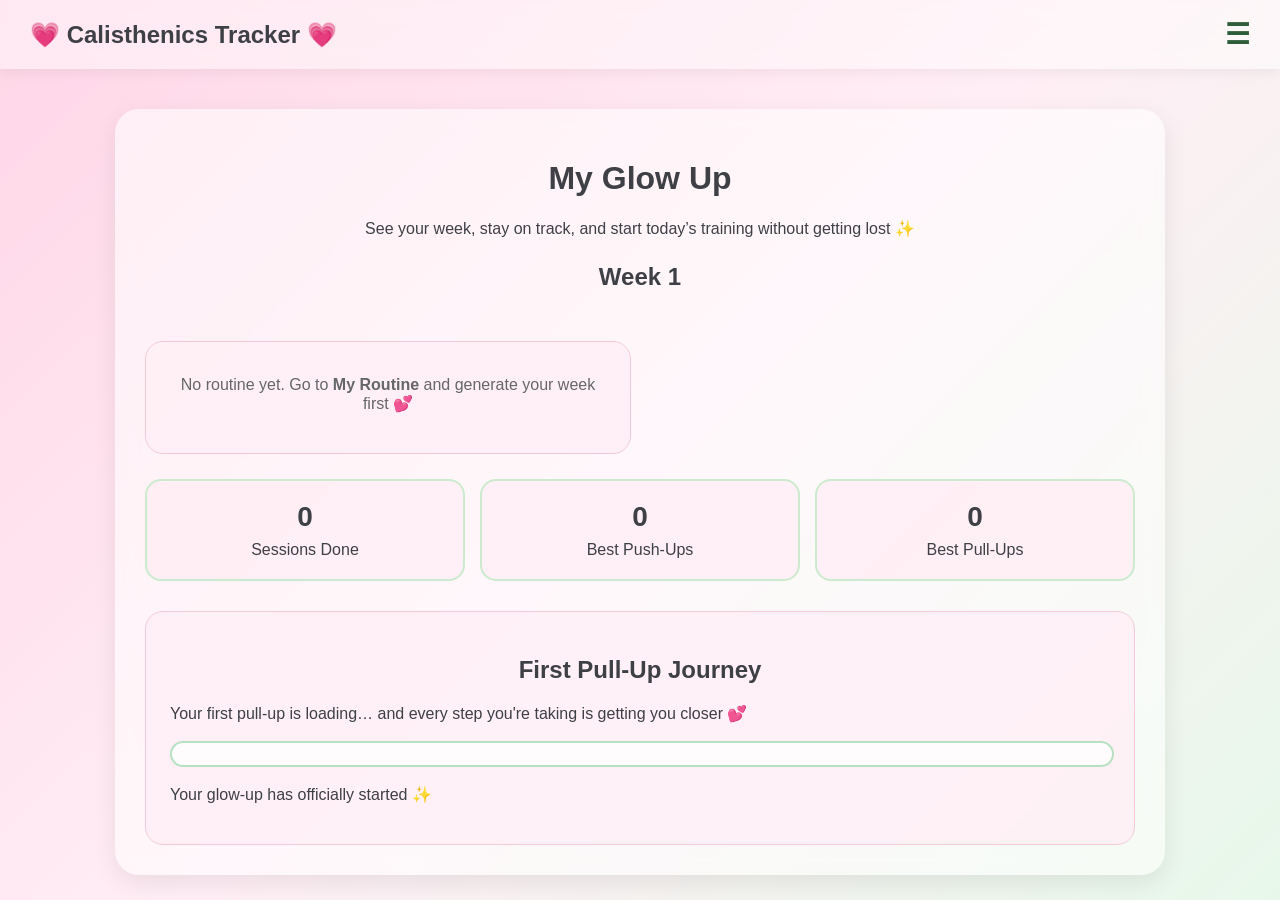
==== index.html @ 3408bd7b "Initial commit - Calisthenics Tracker" ====
<!DOCTYPE html>
<html lang="en">
<head>
  <meta charset="UTF-8">
  <meta name="viewport" content="width=device-width, initial-scale=1.0">
  <title>My Glow Up | Calisthenics Tracker</title>
  <link rel="stylesheet" href="style.css">
</head>
<body>

  <nav class="navbar">
  <div class="logo">
    <a href="index.html" style="text-decoration:none; color:inherit;">
      💗 Calisthenics Tracker 💗
    </a>
  </div>
  <button class="burger" onclick="toggleMenu()">☰</button>
</nav>

  <div class="sidebar" id="sidebar">
    <a href="index.html">My Glow Up</a>
    <a href="plan.html">My Routine</a>
    <a href="progress.html">Progress & PRs</a>
  </div>

  <div class="page-container">
    <div class="card">
      <h1>My Glow Up</h1>
      <p style="text-align:center;">
        See your week, stay on track, and start today’s training without getting lost ✨
      </p>

      <div class="week-header">
        <h2 id="currentWeekTitle">Week 1</h2>
      </div>

      <div id="weekDaysGrid" class="week-days-grid"></div>

      <div class="stats">
        <div class="stat-card">
          <h3 id="totalWorkouts">0</h3>
          <p>Sessions Done</p>
        </div>

        <div class="stat-card">
          <h3 id="bestPushups">0</h3>
          <p>Best Push-Ups</p>
        </div>

        <div class="stat-card">
          <h3 id="bestPullups">0</h3>
          <p>Best Pull-Ups</p>
        </div>
      </div>

      <div class="goal-card">
        <h2>First Pull-Up Journey</h2>
        <p id="pullupMessage">
          Your first pull-up is loading… and every step you're taking is getting you closer 💕
        </p>

        <div class="progress-bar">
          <div class="progress-fill" id="pullupProgressFill"></div>
        </div>

        <p id="pullupProgressText">Your glow-up has officially started ✨</p>
      </div>
    </div>
  </div>

  <script src="script.js"></script>
</body>
</html>
---- style.css ----
body {
  font-family: Arial, sans-serif;
  background: linear-gradient(135deg, #ffd6e7, #ffeef5, #e7f8ea);
  margin: 0;
  padding: 0;
  min-height: 100vh;
  color: #3f3f46;
}

.navbar {
  display: flex;
  justify-content: space-between;
  align-items: center;
  background: rgba(255, 255, 255, 0.45);
  backdrop-filter: blur(10px);
  padding: 18px 30px;
  box-shadow: 0 4px 12px rgba(0, 0, 0, 0.05);
  position: sticky;
  top: 0;
  z-index: 1001;
}

.logo {
  font-size: 24px;
  font-weight: bold;
  color: #3f3f46;
}

.burger {
  font-size: 28px;
  cursor: pointer;
  background: none;
  border: none;
  color: #2f5d39;
  padding: 0;
}

.sidebar {
  position: fixed;
  top: 0;
  left: -270px;
  width: 240px;
  height: 100%;
  background: rgba(255, 255, 255, 0.82);
  backdrop-filter: blur(12px);
  box-shadow: 4px 0 12px rgba(0, 0, 0, 0.08);
  padding-top: 80px;
  transition: left 0.3s ease;
  z-index: 1000;
}

.sidebar.open {
  left: 0;
}

.sidebar a {
  display: block;
  padding: 16px 24px;
  text-decoration: none;
  color: #3f3f46;
  font-weight: bold;
  transition: background 0.2s ease;
}

.sidebar a:hover {
  background: rgba(155, 214, 164, 0.2);
}

.page-container {
  width: 88%;
  max-width: 1050px;
  margin: 40px auto;
}

.card {
  background: rgba(255, 255, 255, 0.55);
  backdrop-filter: blur(10px);
  border-radius: 24px;
  padding: 30px;
  box-shadow: 0 8px 24px rgba(0, 0, 0, 0.08);
}

h1, h2, h3 {
  text-align: center;
  color: #3f3f46;
}

.form {
  display: flex;
  flex-direction: column;
  gap: 14px;
}

input,
select,
button,
textarea {
  padding: 14px;
  font-size: 16px;
  border-radius: 12px;
  box-sizing: border-box;
}

input,
select,
textarea {
  border: 2px solid #abd9b0;
  background: rgba(255, 255, 255, 0.9);
  outline: none;
  width: 100%;
}

input:focus,
select:focus,
textarea:focus {
  border-color: #78c98a;
}

textarea {
  min-height: 90px;
  resize: vertical;
}

button {
  background: #9bd6a4;
  color: #205c2a;
  border: none;
  font-weight: bold;
  cursor: pointer;
  transition: 0.2s ease;
}

button:hover {
  background: #88ca93;
}

button:disabled {
  opacity: 0.7;
  cursor: default;
}

.stats {
  display: grid;
  grid-template-columns: repeat(3, 1fr);
  gap: 15px;
  margin-top: 25px;
}

.stat-card {
  background: rgba(255, 238, 245, 0.85);
  border: 2px solid #cceacd;
  border-radius: 16px;
  padding: 20px;
  text-align: center;
}

.stat-card h3 {
  margin: 0;
  font-size: 28px;
}

.stat-card p {
  margin: 8px 0 0;
}

.session-panel,
.plan-output,
.goal-card {
  margin-top: 30px;
  background: rgba(255, 240, 246, 0.88);
  border: 1px solid #f3c9d5;
  border-radius: 18px;
  padding: 24px;
}

.session-item,
.log-item,
.plan-item {
  display: flex;
  justify-content: space-between;
  align-items: flex-start;
  gap: 15px;
  background: rgba(255, 255, 255, 0.65);
  border-radius: 14px;
  padding: 16px;
  margin-top: 14px;
}

.delete-btn {
  background: #f29bad;
  color: white;
  padding: 10px 14px;
  min-width: 55px;
}

.delete-btn:hover {
  background: #ec849a;
}

.empty-message {
  text-align: center;
  color: #666;
  margin-top: 10px;
}

.progress-bar {
  width: 100%;
  height: 22px;
  background: rgba(255, 255, 255, 0.75);
  border-radius: 999px;
  overflow: hidden;
  margin: 18px 0;
  border: 2px solid #b8e0c2;
}

.progress-fill {
  height: 100%;
  width: 0%;
  background: linear-gradient(90deg, #ffb6d9, #ffd6f0, #c8f2c8);
  box-shadow: 0 0 12px rgba(255, 182, 217, 0.6);
  border-radius: 999px;
  transition: width 0.8s ease;
}

.completed-card {
  background: rgba(214, 255, 225, 0.85);
  border: 2px solid #9bd6a4;
}

.done-state {
  background: #b7e8bf !important;
  color: #205c2a !important;
}

.week-header {
  margin-top: 25px;
  text-align: center;
}

.week-days-grid {
  display: grid;
  grid-template-columns: repeat(2, 1fr);
  gap: 18px;
  margin-top: 20px;
}

.day-card {
  background: rgba(255, 255, 255, 0.72);
  border: 2px solid #f3c9d5;
  border-radius: 18px;
  padding: 20px;
  box-shadow: 0 6px 16px rgba(0, 0, 0, 0.05);
}

.day-card h3 {
  margin-top: 0;
  margin-bottom: 10px;
  text-align: left;
}

.day-status {
  display: inline-block;
  padding: 6px 12px;
  border-radius: 999px;
  font-size: 14px;
  font-weight: bold;
  margin-bottom: 12px;
}

.status-not-started {
  background: rgba(255, 240, 246, 0.9);
  color: #a85d73;
}

.status-done {
  background: rgba(214, 255, 225, 0.9);
  color: #2c7a4b;
}

.day-card button {
  width: 100%;
  margin-top: 10px;
}

@media (max-width: 768px) {
  .stats {
    grid-template-columns: 1fr;
  }

  .week-days-grid {
    grid-template-columns: 1fr;
  }

  .page-container {
    width: 92%;
  }

  .log-item,
  .session-item,
  .plan-item {
    flex-direction: column;
  }

  .card {
    padding: 20px;
  }

  h1 {
    font-size: 36px;
  }
}
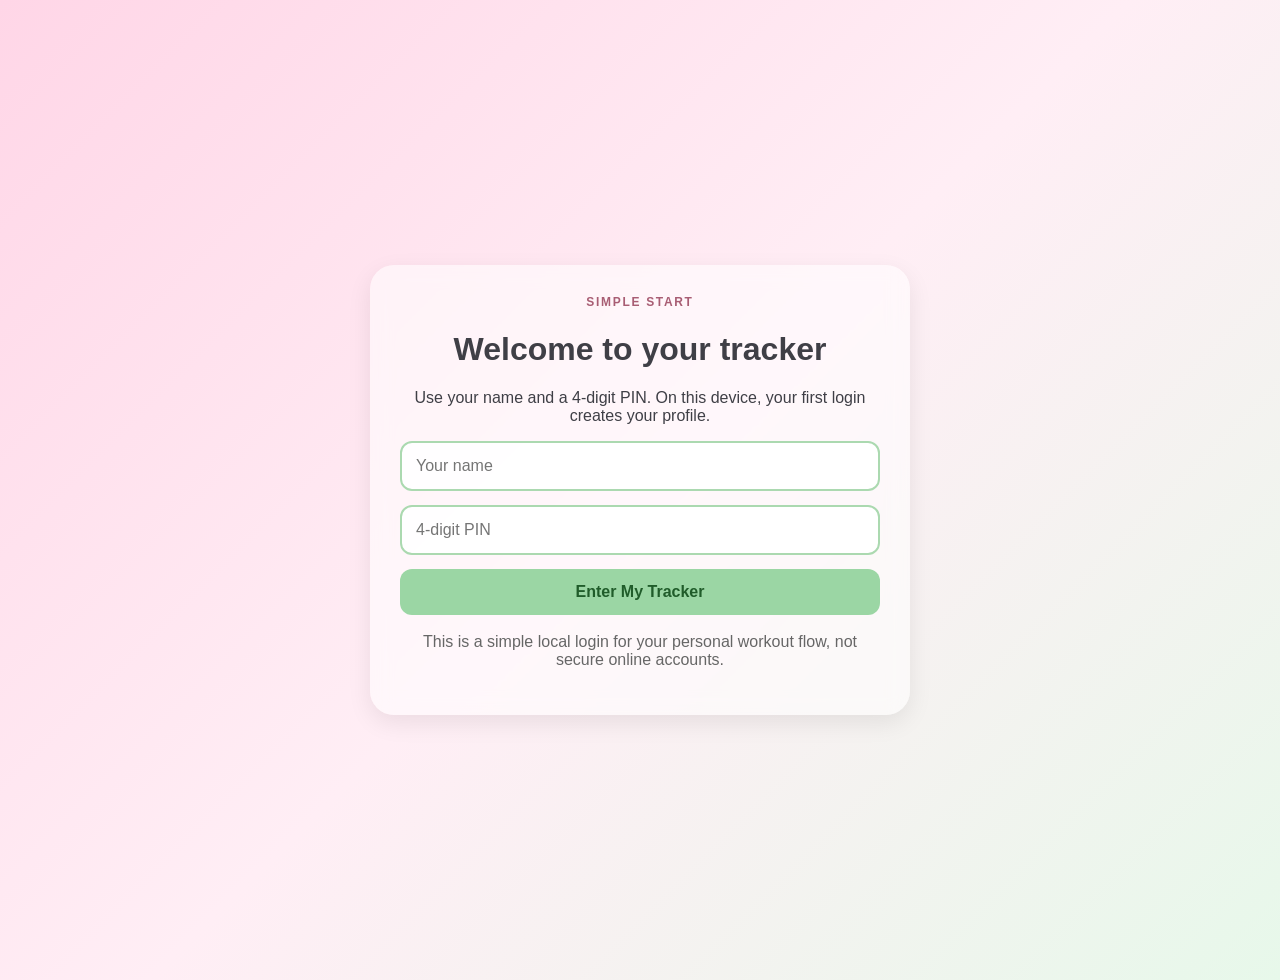
==== commit b5e04f45: "Update tracker pages and app logic" ====
--- a/index.html
+++ b/index.html
@@ -7,28 +7,30 @@
   <link rel="stylesheet" href="style.css">
 </head>
 <body>
-
   <nav class="navbar">
-  <div class="logo">
-    <a href="index.html" style="text-decoration:none; color:inherit;">
-      💗 Calisthenics Tracker 💗
-    </a>
-  </div>
-  <button class="burger" onclick="toggleMenu()">☰</button>
-</nav>
+    <div class="logo">
+      <a href="index.html">&hearts; Calisthenics Tracker &hearts;</a>
+    </div>
+    <button class="burger" type="button" aria-label="Open navigation menu" onclick="toggleMenu()">&#9776;</button>
+  </nav>
 
   <div class="sidebar" id="sidebar">
     <a href="index.html">My Glow Up</a>
+    <a href="baseline.html">Starting Point</a>
     <a href="plan.html">My Routine</a>
-    <a href="progress.html">Progress & PRs</a>
+    <a href="progress.html">Progress &amp; PRs</a>
+    <a href="achievements.html">Streaks &amp; Wins</a>
+    <a href="#" onclick="logoutUser(); return false;">Log Out</a>
   </div>
 
   <div class="page-container">
     <div class="card">
       <h1>My Glow Up</h1>
       <p style="text-align:center;">
-        See your week, stay on track, and start today’s training without getting lost ✨
+        See your week, stay on track, and start today's training without getting lost.
       </p>
+
+      <div id="profileSummary"></div>
 
       <div class="week-header">
         <h2 id="currentWeekTitle">Week 1</h2>
@@ -56,18 +58,18 @@
       <div class="goal-card">
         <h2>First Pull-Up Journey</h2>
         <p id="pullupMessage">
-          Your first pull-up is loading… and every step you're taking is getting you closer 💕
+          Your first pull-up is loading, and every step is getting you closer.
         </p>
 
         <div class="progress-bar">
           <div class="progress-fill" id="pullupProgressFill"></div>
         </div>
 
-        <p id="pullupProgressText">Your glow-up has officially started ✨</p>
+        <p id="pullupProgressText">Your glow-up has officially started.</p>
       </div>
     </div>
   </div>
 
   <script src="script.js"></script>
 </body>
-</html>+</html>
--- a/style.css
+++ b/style.css
@@ -11,6 +11,7 @@
   display: flex;
   justify-content: space-between;
   align-items: center;
+  gap: 16px;
   background: rgba(255, 255, 255, 0.45);
   backdrop-filter: blur(10px);
   padding: 18px 30px;
@@ -24,15 +25,32 @@
   font-size: 24px;
   font-weight: bold;
   color: #3f3f46;
+  min-width: 0;
+  flex: 1;
+}
+
+.logo a {
+  display: inline-block;
+  text-decoration: none;
+  color: inherit;
 }
 
 .burger {
+  display: inline-flex;
+  align-items: center;
+  justify-content: center;
+  width: 44px;
+  height: 44px;
   font-size: 28px;
+  line-height: 1;
   cursor: pointer;
   background: none;
   border: none;
   color: #2f5d39;
   padding: 0;
+  flex-shrink: 0;
+  position: relative;
+  z-index: 1002;
 }
 
 .sidebar {
@@ -85,6 +103,37 @@
   color: #3f3f46;
 }
 
+.eyebrow {
+  text-align: center;
+  text-transform: uppercase;
+  letter-spacing: 0.14em;
+  font-size: 12px;
+  font-weight: bold;
+  color: #a85d73;
+  margin: 0 0 10px;
+}
+
+.auth-shell {
+  min-height: 100vh;
+  display: flex;
+  align-items: center;
+}
+
+.auth-card {
+  max-width: 480px;
+  margin: 0 auto;
+}
+
+.auth-copy,
+.auth-note {
+  text-align: center;
+}
+
+.auth-note {
+  color: #666;
+  margin-top: 18px;
+}
+
 .form {
   display: flex;
   flex-direction: column;
@@ -163,6 +212,37 @@
   margin: 8px 0 0;
 }
 
+.profile-card {
+  margin-top: 25px;
+  background: rgba(255, 248, 251, 0.88);
+  border: 1px solid #f3c9d5;
+  border-radius: 18px;
+  padding: 22px;
+}
+
+.profile-actions {
+  display: flex;
+  justify-content: center;
+  margin-top: 16px;
+}
+
+.soft-link-button {
+  display: inline-flex;
+  align-items: center;
+  justify-content: center;
+  min-width: 180px;
+  padding: 12px 16px;
+  border-radius: 12px;
+  background: #9bd6a4;
+  color: #205c2a;
+  font-weight: bold;
+  text-decoration: none;
+}
+
+.soft-link-button:hover {
+  background: #88ca93;
+}
+
 .session-panel,
 .plan-output,
 .goal-card {
@@ -184,6 +264,7 @@
   border-radius: 14px;
   padding: 16px;
   margin-top: 14px;
+  position: relative;
 }
 
 .delete-btn {
@@ -195,6 +276,30 @@
 
 .delete-btn:hover {
   background: #ec849a;
+}
+
+.delete-btn-top {
+  position: absolute;
+  top: 12px;
+  right: 12px;
+  z-index: 2;
+  min-width: 34px;
+  width: 34px;
+  height: 34px;
+  padding: 0;
+  border-radius: 999px;
+  display: inline-flex;
+  align-items: center;
+  justify-content: center;
+  font-size: 24px;
+  font-weight: bold;
+  line-height: 1;
+  box-shadow: 0 4px 10px rgba(242, 155, 173, 0.3);
+}
+
+.entry-card-content {
+  width: 100%;
+  padding-right: 42px;
 }
 
 .empty-message {
@@ -277,12 +382,258 @@
   color: #2c7a4b;
 }
 
+.status-in-progress {
+  background: rgba(255, 243, 205, 0.92);
+  color: #9a6a18;
+}
+
 .day-card button {
   width: 100%;
   margin-top: 10px;
 }
 
+.section-title {
+  margin-top: 0;
+}
+
+.section-copy {
+  text-align: center;
+  margin-bottom: 0;
+}
+
+.day-status-row {
+  display: flex;
+  justify-content: center;
+  margin-top: 16px;
+}
+
+.workout-day-header {
+  text-align: center;
+}
+
+.workout-exercise-card {
+  display: flex;
+  flex-direction: column;
+  gap: 16px;
+}
+
+.exercise-card-head {
+  display: flex;
+  justify-content: space-between;
+  align-items: flex-start;
+  gap: 16px;
+}
+
+.exercise-target,
+.exercise-notes {
+  margin: 0;
+}
+
+.exercise-notes {
+  text-align: left;
+}
+
+.why-note {
+  margin: 0;
+  padding: 12px 14px;
+  border-radius: 12px;
+  background: rgba(255, 255, 255, 0.72);
+  color: #6d5561;
+  font-size: 14px;
+  line-height: 1.5;
+}
+
+.set-inputs-grid {
+  display: grid;
+  grid-template-columns: repeat(2, minmax(0, 1fr));
+  gap: 12px;
+}
+
+.set-input-group {
+  display: flex;
+  flex-direction: column;
+  gap: 8px;
+  text-align: left;
+}
+
+.set-input-group span {
+  font-weight: bold;
+  color: #5b4b55;
+}
+
+.extra-notes-field {
+  margin-top: 4px;
+}
+
+.exercise-actions {
+  display: flex;
+  justify-content: flex-end;
+}
+
+.exercise-actions button {
+  min-width: 130px;
+}
+
+.routine-day-card {
+  display: flex;
+  flex-direction: column;
+  gap: 16px;
+}
+
+.routine-exercises {
+  display: flex;
+  flex-direction: column;
+  gap: 14px;
+}
+
+.routine-exercise-form {
+  margin-top: 0;
+}
+
+.routine-input-stack {
+  width: 100%;
+  display: flex;
+  flex-direction: column;
+  gap: 10px;
+}
+
+.button-row {
+  margin-top: 25px;
+  display: flex;
+  gap: 12px;
+  justify-content: center;
+  flex-wrap: wrap;
+}
+
+.routine-start-row {
+  margin-top: 4px;
+}
+
+.baseline-summary-card {
+  margin-top: 22px;
+}
+
+.baseline-grid {
+  display: grid;
+  grid-template-columns: repeat(3, minmax(0, 1fr));
+  gap: 14px;
+  margin-top: 16px;
+}
+
+.achievement-layout {
+  display: grid;
+  grid-template-columns: 1.1fr 0.9fr;
+  gap: 20px;
+  align-items: start;
+}
+
+.achievement-list {
+  display: grid;
+  grid-template-columns: repeat(2, minmax(0, 1fr));
+  gap: 14px;
+  margin-top: 16px;
+}
+
+.achievement-pill {
+  background: rgba(255, 255, 255, 0.72);
+  border-radius: 14px;
+  padding: 16px;
+  display: flex;
+  flex-direction: column;
+  gap: 8px;
+  min-height: 130px;
+}
+
+.achievement-pill strong {
+  color: #8f4d63;
+}
+
+.achievement-pill span {
+  font-size: 24px;
+  font-weight: bold;
+  color: #3f3f46;
+}
+
+.achievement-pill p {
+  margin: 0;
+  color: #6d5561;
+  line-height: 1.45;
+}
+
+.story-card {
+  margin-top: 16px;
+  padding: 22px;
+  border-radius: 22px;
+  background:
+    radial-gradient(circle at top left, rgba(255, 255, 255, 0.82), rgba(255, 255, 255, 0) 40%),
+    linear-gradient(145deg, rgba(255, 196, 220, 0.95), rgba(255, 234, 243, 0.98), rgba(216, 243, 220, 0.96));
+  border: 1px solid rgba(255, 255, 255, 0.7);
+  box-shadow: 0 10px 24px rgba(168, 93, 115, 0.12);
+}
+
+.story-date,
+.story-eyebrow,
+.story-streak,
+.story-total,
+.story-highlight {
+  margin: 0;
+}
+
+.story-date {
+  text-align: right;
+  font-size: 13px;
+  color: #8f6270;
+}
+
+.story-eyebrow {
+  margin-top: 12px;
+  text-transform: uppercase;
+  letter-spacing: 0.12em;
+  font-size: 12px;
+  font-weight: bold;
+  color: #a85d73;
+}
+
+.story-card h3 {
+  text-align: left;
+  margin: 18px 0 10px;
+  font-size: 30px;
+}
+
+.story-streak {
+  display: inline-flex;
+  align-items: center;
+  padding: 8px 14px;
+  border-radius: 999px;
+  background: rgba(255, 255, 255, 0.62);
+  color: #8f4d63;
+  font-weight: bold;
+}
+
+.story-total {
+  margin-top: 14px;
+  color: #5a5258;
+  font-weight: bold;
+}
+
+.story-highlight {
+  margin-top: 18px;
+  padding: 16px;
+  border-radius: 16px;
+  background: rgba(255, 255, 255, 0.6);
+  color: #5f4e57;
+  line-height: 1.55;
+}
+
 @media (max-width: 768px) {
+  .navbar {
+    padding: 16px 20px;
+  }
+
+  .logo {
+    font-size: 20px;
+  }
+
   .stats {
     grid-template-columns: 1fr;
   }
@@ -301,6 +652,26 @@
     flex-direction: column;
   }
 
+  .exercise-card-head,
+  .exercise-actions,
+  .button-row {
+    flex-direction: column;
+    align-items: stretch;
+  }
+
+  .set-inputs-grid {
+    grid-template-columns: 1fr;
+  }
+
+  .baseline-grid {
+    grid-template-columns: 1fr;
+  }
+
+  .achievement-layout,
+  .achievement-list {
+    grid-template-columns: 1fr;
+  }
+
   .card {
     padding: 20px;
   }
@@ -308,4 +679,4 @@
   h1 {
     font-size: 36px;
   }
-}+}
